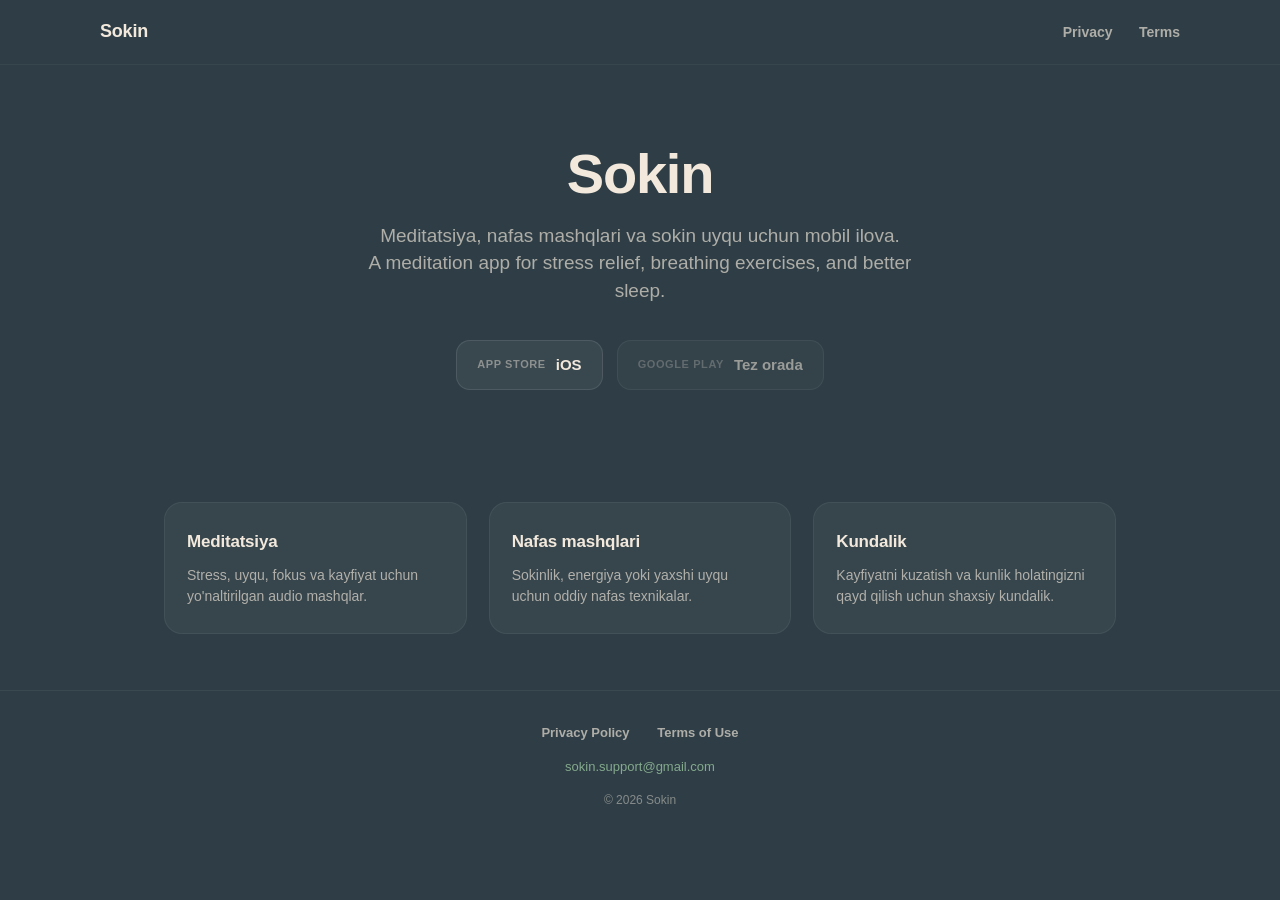
==== index.html @ 7fd0f168 "Initial: landing, privacy, terms" ====
<!doctype html>
<html lang="en">
<head>
  <meta charset="utf-8" />
  <meta name="viewport" content="width=device-width, initial-scale=1, viewport-fit=cover" />
  <title>Sokin — Meditation, Breathing, Sleep</title>
  <meta name="description" content="Sokin — a meditation app for stress relief, breathing exercises, and better sleep. Available on iOS, coming to Android." />
  <meta name="theme-color" content="#2F3E46" />

  <meta property="og:title" content="Sokin — Meditation, Breathing, Sleep" />
  <meta property="og:description" content="Meditation, breathing exercises, and tools for better sleep." />
  <meta property="og:type" content="website" />

  <link rel="stylesheet" href="styles.css" />
</head>
<body>

  <header class="site-header">
    <div class="inner">
      <div class="brand">Sokin</div>
      <nav>
        <a href="privacy/">Privacy</a>
        <a href="terms/">Terms</a>
      </nav>
    </div>
  </header>

  <main>
    <section class="hero">
      <h1>Sokin</h1>
      <p class="tagline">
        Meditatsiya, nafas mashqlari va sokin uyqu uchun mobil ilova.<br />
        A meditation app for stress relief, breathing exercises, and better sleep.
      </p>

      <div class="badges">
        <a class="store-badge" href="https://apps.apple.com/app/sokin/id6761256187" target="_blank" rel="noopener">
          <span class="platform">App Store</span>
          <span class="name">iOS</span>
        </a>
        <span class="store-badge disabled">
          <span class="platform">Google Play</span>
          <span class="name">Tez orada</span>
        </span>
      </div>
    </section>

    <section class="features">
      <div class="feature">
        <h3>Meditatsiya</h3>
        <p>Stress, uyqu, fokus va kayfiyat uchun yo'naltirilgan audio mashqlar.</p>
      </div>
      <div class="feature">
        <h3>Nafas mashqlari</h3>
        <p>Sokinlik, energiya yoki yaxshi uyqu uchun oddiy nafas texnikalar.</p>
      </div>
      <div class="feature">
        <h3>Kundalik</h3>
        <p>Kayfiyatni kuzatish va kunlik holatingizni qayd qilish uchun shaxsiy kundalik.</p>
      </div>
    </section>
  </main>

  <footer class="site-footer">
    <div class="links">
      <a href="privacy/">Privacy Policy</a>
      <a href="terms/">Terms of Use</a>
    </div>
    <div class="email">
      <a href="mailto:sokin.support@gmail.com">sokin.support@gmail.com</a>
    </div>
    <div style="margin-top: 14px; font-size: 12px;">
      © 2026 Sokin
    </div>
  </footer>

</body>
</html>
---- styles.css ----
/* Sokin — shared styles for landing + policy pages */

:root {
  --bg: #2F3E46;
  --surface: #354F52;
  --stroke: #3C5A5F;
  --primary: #52796F;
  --icon: #84A98C;
  --text: #F2E9DC;
  --text-muted: rgba(242, 233, 220, 0.65);
  --text-subtle: rgba(242, 233, 220, 0.45);
}

* {
  box-sizing: border-box;
  margin: 0;
  padding: 0;
}

html {
  scroll-behavior: smooth;
}

body {
  font-family: -apple-system, BlinkMacSystemFont, "Segoe UI", "SF Pro Text",
    Roboto, "Helvetica Neue", Arial, sans-serif;
  background: var(--bg);
  color: var(--text);
  line-height: 1.55;
  -webkit-font-smoothing: antialiased;
  -moz-osx-font-smoothing: grayscale;
}

.container {
  max-width: 760px;
  margin: 0 auto;
  padding: 48px 24px;
}

a {
  color: var(--icon);
  text-decoration: none;
  transition: color 0.18s ease;
}
a:hover {
  color: var(--text);
}

header.site-header {
  padding: 18px 24px;
  border-bottom: 1px solid rgba(255, 255, 255, 0.04);
}
header.site-header .inner {
  max-width: 1080px;
  margin: 0 auto;
  display: flex;
  align-items: center;
  justify-content: space-between;
}
header.site-header .brand {
  font-weight: 800;
  font-size: 18px;
  letter-spacing: -0.2px;
  color: var(--text);
}
header.site-header nav a {
  font-size: 14px;
  font-weight: 600;
  margin-left: 22px;
  color: var(--text-muted);
}
header.site-header nav a:hover {
  color: var(--text);
}

/* Landing hero */
.hero {
  padding: 80px 24px 56px;
  text-align: center;
}
.hero h1 {
  font-size: 56px;
  font-weight: 800;
  letter-spacing: -1.2px;
  line-height: 1.05;
  margin-bottom: 18px;
}
.hero .tagline {
  font-size: 19px;
  color: var(--text-muted);
  max-width: 560px;
  margin: 0 auto 36px;
  line-height: 1.45;
}
.hero .badges {
  display: flex;
  gap: 14px;
  justify-content: center;
  flex-wrap: wrap;
  margin-top: 8px;
}
.store-badge {
  display: inline-flex;
  align-items: center;
  gap: 10px;
  padding: 12px 20px;
  background: rgba(255, 255, 255, 0.05);
  border: 1px solid rgba(255, 255, 255, 0.10);
  border-radius: 14px;
  font-size: 14px;
  font-weight: 600;
  color: var(--text);
  transition: background 0.18s ease, border-color 0.18s ease, transform 0.18s ease;
}
.store-badge:hover {
  background: rgba(82, 121, 111, 0.20);
  border-color: rgba(132, 169, 140, 0.45);
  color: var(--text);
  transform: translateY(-1px);
}
.store-badge.disabled {
  opacity: 0.55;
  cursor: default;
  pointer-events: none;
}
.store-badge .platform {
  font-size: 11px;
  text-transform: uppercase;
  letter-spacing: 0.6px;
  color: var(--text-subtle);
  font-weight: 700;
}
.store-badge .name {
  font-size: 15px;
  font-weight: 700;
}

/* Feature blocks */
.features {
  padding: 56px 24px;
  display: grid;
  grid-template-columns: repeat(3, 1fr);
  gap: 22px;
  max-width: 1000px;
  margin: 0 auto;
}
.feature {
  padding: 26px 22px;
  background: rgba(255, 255, 255, 0.04);
  border: 1px solid rgba(255, 255, 255, 0.06);
  border-radius: 18px;
}
.feature h3 {
  font-size: 17px;
  font-weight: 700;
  margin-bottom: 10px;
  letter-spacing: -0.2px;
}
.feature p {
  font-size: 14px;
  color: var(--text-muted);
  line-height: 1.5;
}

/* Footer */
footer.site-footer {
  border-top: 1px solid rgba(255, 255, 255, 0.05);
  padding: 32px 24px 48px;
  text-align: center;
  font-size: 13px;
  color: var(--text-subtle);
}
footer.site-footer .links {
  margin-bottom: 14px;
}
footer.site-footer .links a {
  margin: 0 12px;
  font-weight: 600;
  color: var(--text-muted);
}
footer.site-footer .links a:hover {
  color: var(--text);
}
footer.site-footer .email a {
  color: var(--icon);
}

/* Policy pages (privacy, terms) */
.policy {
  font-size: 15px;
}
.policy h1 {
  font-size: 32px;
  font-weight: 800;
  letter-spacing: -0.5px;
  margin-bottom: 6px;
}
.policy .effective {
  font-size: 13px;
  color: var(--text-subtle);
  margin-bottom: 28px;
}
.policy h2 {
  font-size: 19px;
  font-weight: 700;
  margin: 28px 0 10px;
  letter-spacing: -0.2px;
}
.policy h3 {
  font-size: 15px;
  font-weight: 700;
  margin: 18px 0 6px;
  color: var(--text-muted);
}
.policy p {
  margin-bottom: 12px;
  color: var(--text);
}
.policy ul {
  margin: 4px 0 14px 22px;
  color: var(--text);
}
.policy ul li {
  margin-bottom: 4px;
}
.policy hr.lang-divider {
  border: 0;
  border-top: 1px solid rgba(255, 255, 255, 0.10);
  margin: 56px 0 36px;
}
.policy a.back {
  display: inline-block;
  margin-top: 36px;
  font-size: 14px;
  font-weight: 600;
}

@media (max-width: 720px) {
  .hero {
    padding: 60px 20px 40px;
  }
  .hero h1 {
    font-size: 40px;
  }
  .hero .tagline {
    font-size: 16px;
  }
  .features {
    grid-template-columns: 1fr;
    padding: 40px 20px;
  }
  .policy h1 {
    font-size: 26px;
  }
  .policy h2 {
    font-size: 17px;
  }
}
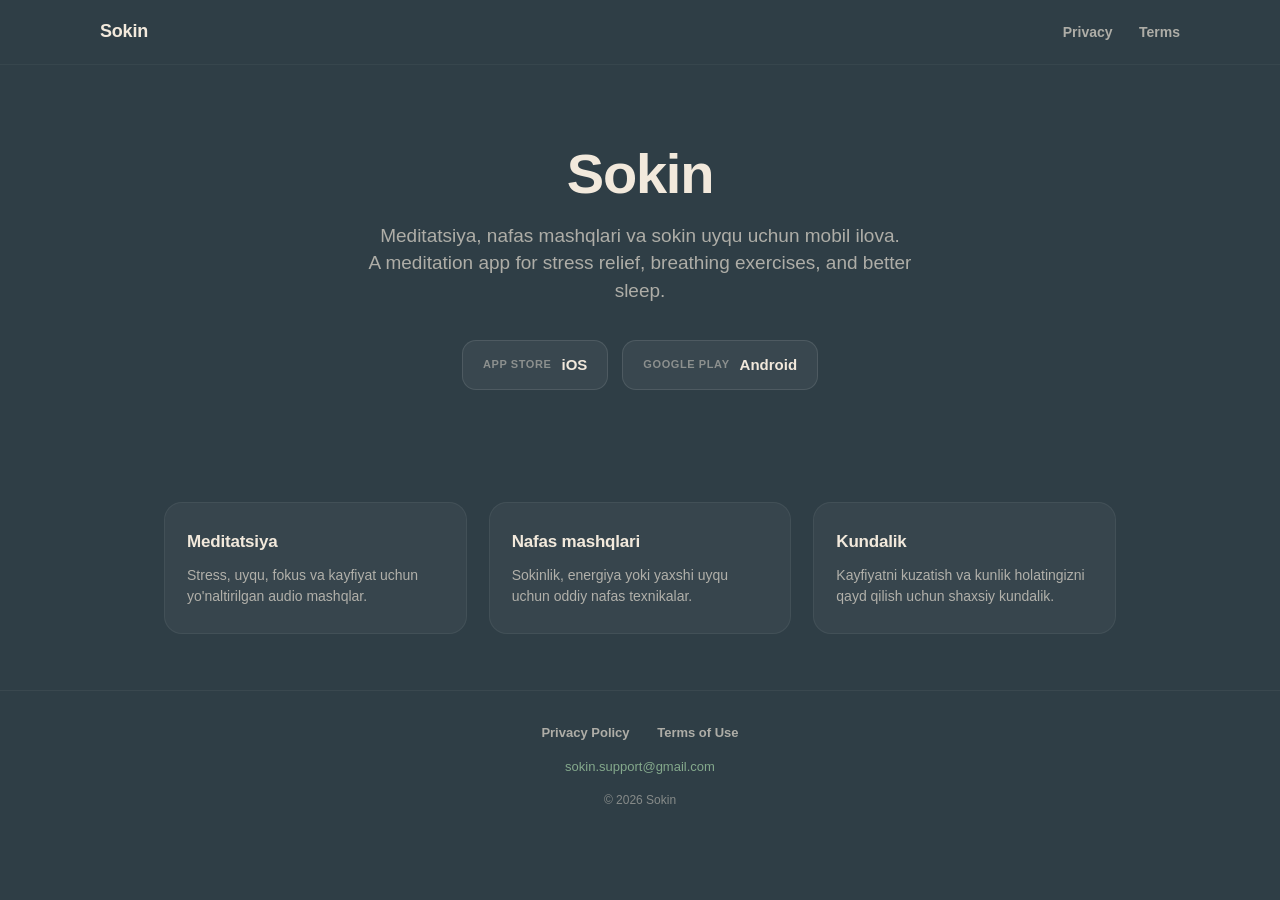
==== commit 9aaf56dd: "Add /download smart link page + enable Google Play badge - New /download/ page: detects iOS/Android," ====
--- a/index.html
+++ b/index.html
@@ -4,7 +4,7 @@
   <meta charset="utf-8" />
   <meta name="viewport" content="width=device-width, initial-scale=1, viewport-fit=cover" />
   <title>Sokin — Meditation, Breathing, Sleep</title>
-  <meta name="description" content="Sokin — a meditation app for stress relief, breathing exercises, and better sleep. Available on iOS, coming to Android." />
+  <meta name="description" content="Sokin — a meditation app for stress relief, breathing exercises, and better sleep. Available on iOS and Android." />
   <meta name="theme-color" content="#2F3E46" />
 
   <meta property="og:title" content="Sokin — Meditation, Breathing, Sleep" />
@@ -38,10 +38,10 @@
           <span class="platform">App Store</span>
           <span class="name">iOS</span>
         </a>
-        <span class="store-badge disabled">
+        <a class="store-badge" href="https://play.google.com/store/apps/details?id=com.sokin.meditation" target="_blank" rel="noopener">
           <span class="platform">Google Play</span>
-          <span class="name">Tez orada</span>
-        </span>
+          <span class="name">Android</span>
+        </a>
       </div>
     </section>
 
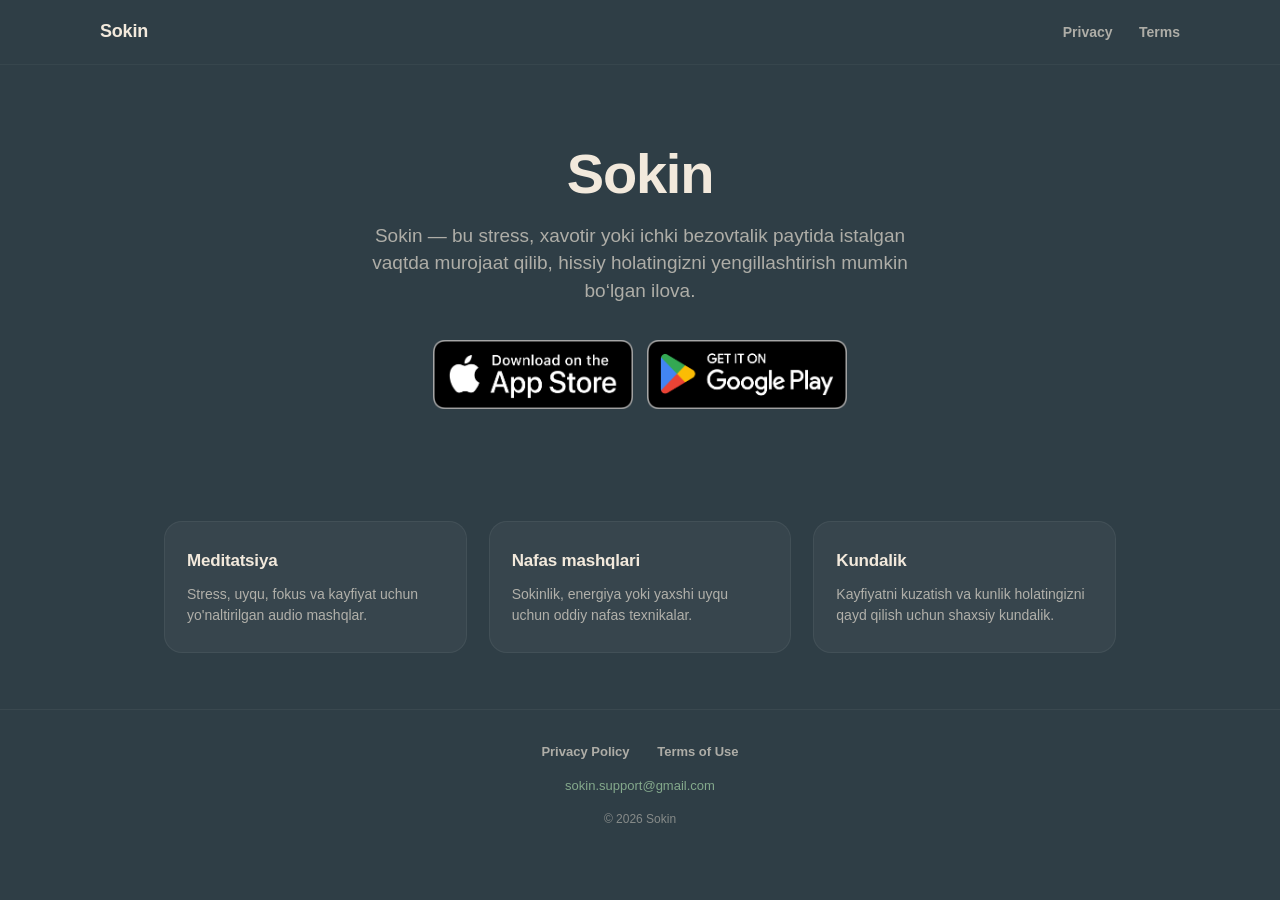
==== commit f442bc02: "Landing: Instagram description text + real matched store badges Co-Authored-By: Claude Opus 4.8 (1M " ====
--- a/index.html
+++ b/index.html
@@ -12,6 +12,12 @@
   <meta property="og:type" content="website" />
 
   <link rel="stylesheet" href="styles.css" />
+  <style>
+    .badges .store-badge-img { display: inline-flex; transition: transform .2s ease, opacity .2s ease; }
+    .badges .store-badge-img:hover { transform: translateY(-1px); opacity: .88; }
+    .badges .store-badge-img img { display: block; width: 200px; height: auto; }
+    @media (max-width: 720px) { .badges .store-badge-img img { width: 168px; } }
+  </style>
 </head>
 <body>
 
@@ -29,18 +35,15 @@
     <section class="hero">
       <h1>Sokin</h1>
       <p class="tagline">
-        Meditatsiya, nafas mashqlari va sokin uyqu uchun mobil ilova.<br />
-        A meditation app for stress relief, breathing exercises, and better sleep.
+        Sokin — bu stress, xavotir yoki ichki bezovtalik paytida istalgan vaqtda murojaat qilib, hissiy holatingizni yengillashtirish mumkin bo‘lgan ilova.
       </p>
 
       <div class="badges">
-        <a class="store-badge" href="https://apps.apple.com/app/sokin/id6761256187" target="_blank" rel="noopener">
-          <span class="platform">App Store</span>
-          <span class="name">iOS</span>
+        <a class="store-badge-img" href="https://apps.apple.com/app/id6761256187" target="_blank" rel="noopener" aria-label="Download on the App Store">
+          <img src="download/apple.png" alt="Download on the App Store" />
         </a>
-        <a class="store-badge" href="https://play.google.com/store/apps/details?id=com.sokin.meditation" target="_blank" rel="noopener">
-          <span class="platform">Google Play</span>
-          <span class="name">Android</span>
+        <a class="store-badge-img" href="https://play.google.com/store/apps/details?id=com.sokin.meditation" target="_blank" rel="noopener" aria-label="Get it on Google Play">
+          <img src="download/google.png" alt="Get it on Google Play" />
         </a>
       </div>
     </section>
